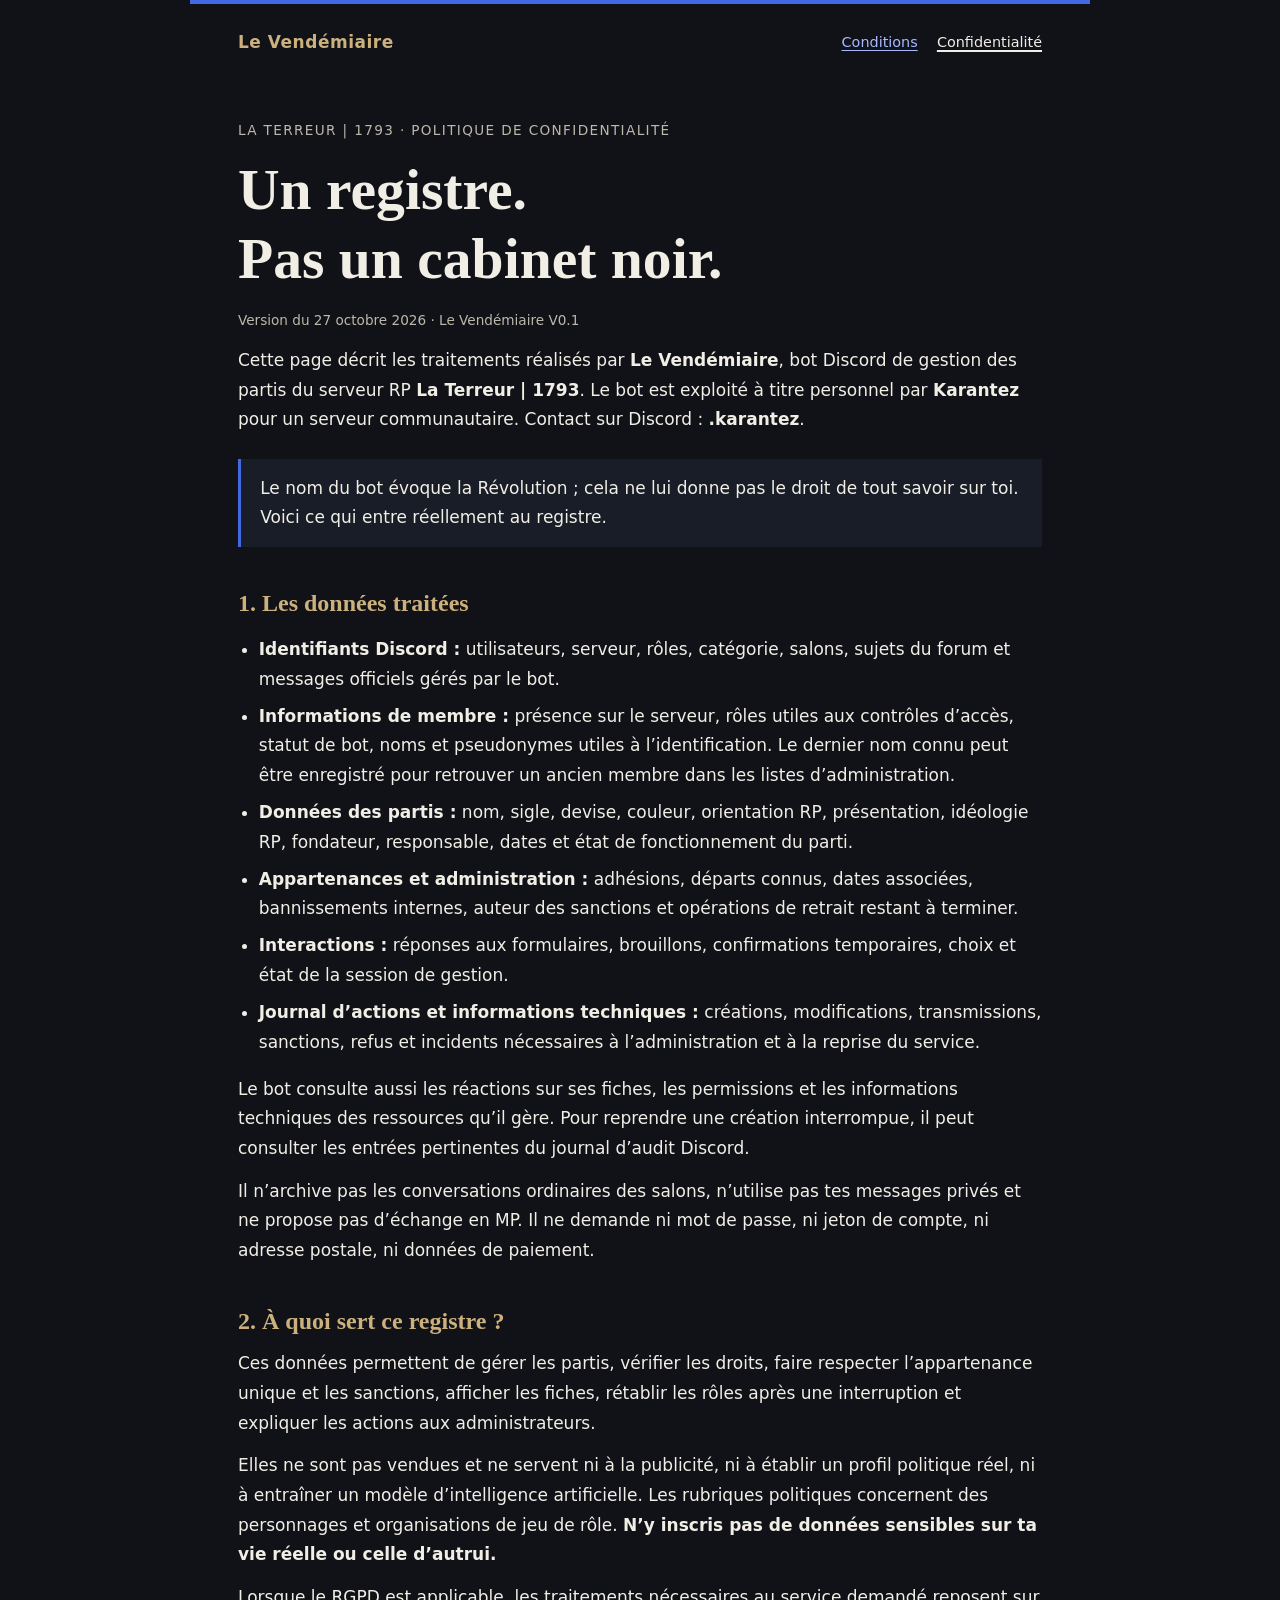
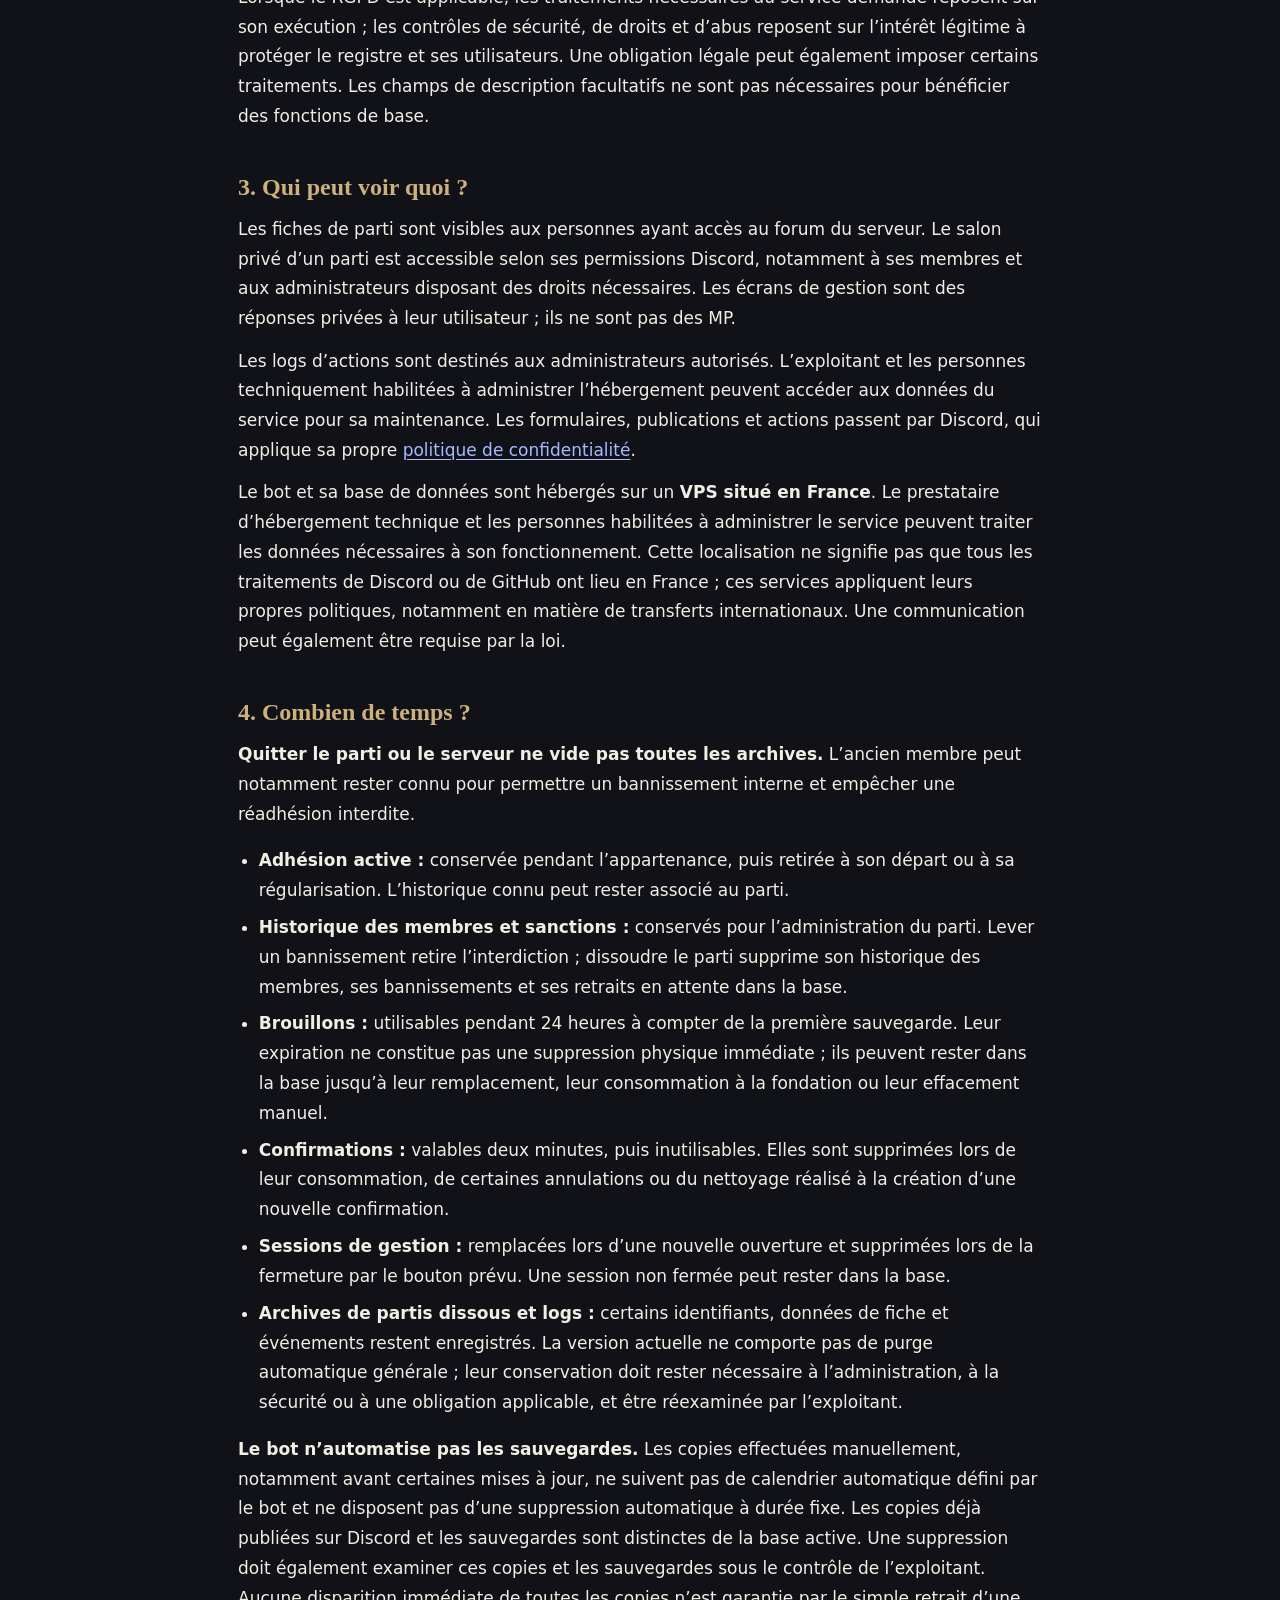
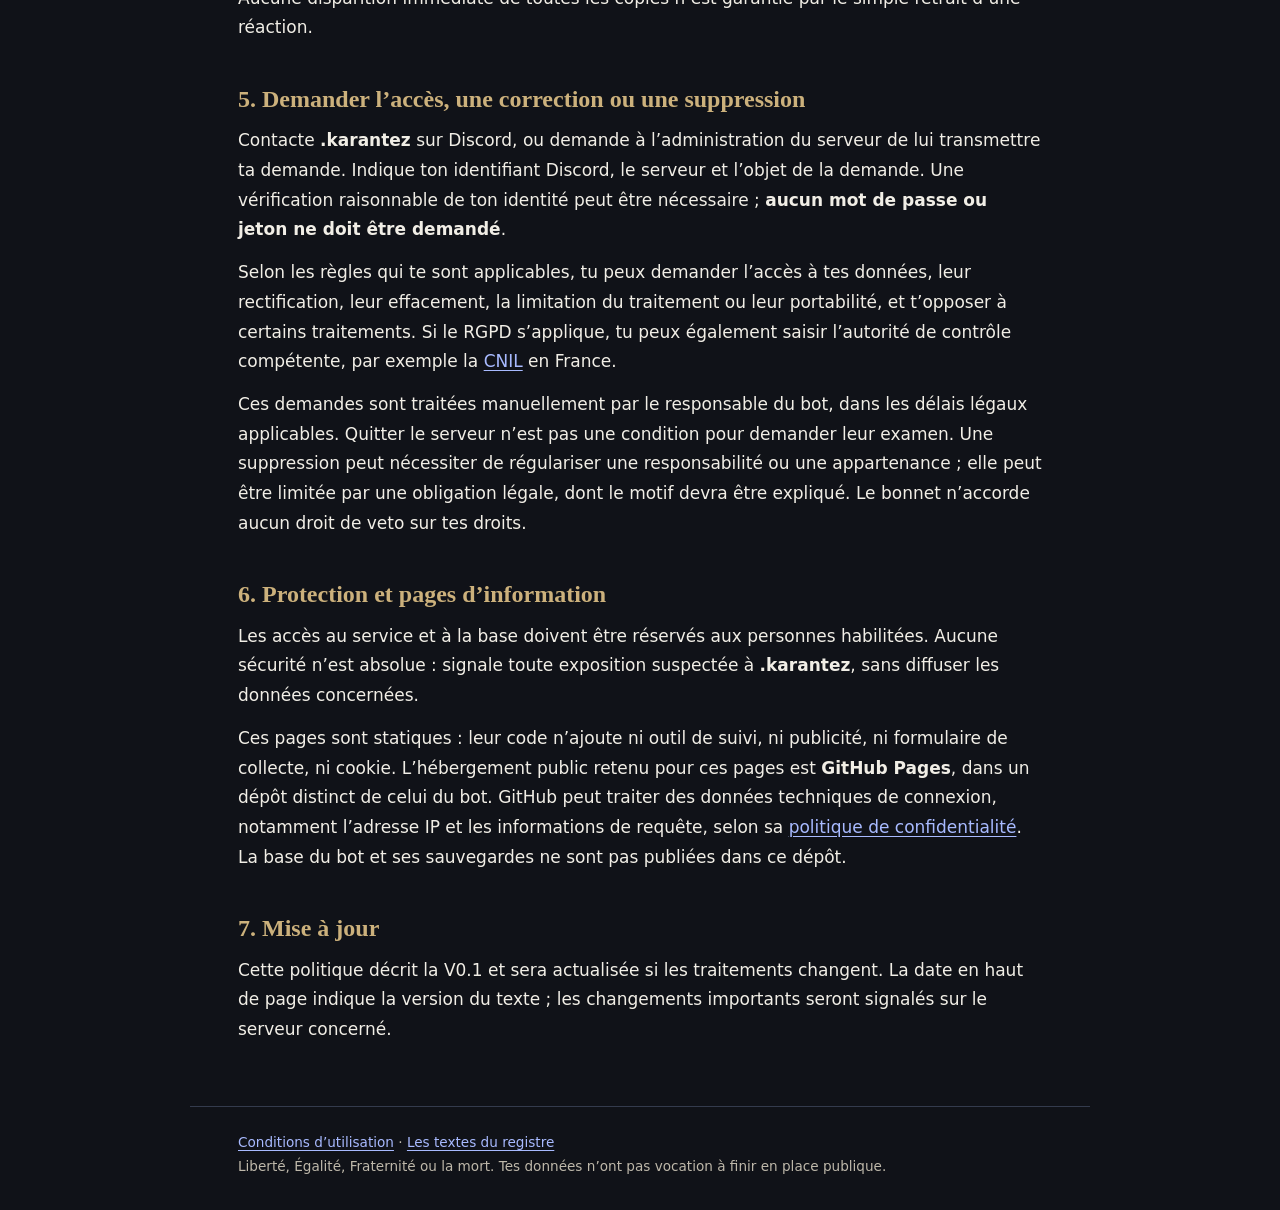
==== privacy.html @ 7f97061b "Publier les pages Conditions et Confidentialité du Vendémiaire Pages statiques en français avec cont" ====
<!doctype html>
<html lang="fr"><head><meta charset="utf-8"><meta name="viewport" content="width=device-width,initial-scale=1"><meta name="description" content="Données traitées par Le Vendémiaire, durées de conservation et demandes d’accès ou de suppression auprès de .karantez."><title>Politique de confidentialité — Le Vendémiaire</title><link rel="stylesheet" href="style.css"></head>
<body><a class="skip" href="#contenu">Aller au contenu</a><header><a class="brand" href="index.html">Le Vendémiaire</a><nav aria-label="Documents"><a href="terms.html">Conditions</a><a href="privacy.html" aria-current="page">Confidentialité</a></nav></header>
<main id="contenu"><p class="eyebrow">La Terreur | 1793 · Politique de confidentialité</p><h1>Un registre.<br>Pas un cabinet noir.</h1><p class="date">Version du 27 octobre 2026 · Le Vendémiaire V0.1</p>
<p>Cette page décrit les traitements réalisés par <strong>Le Vendémiaire</strong>, bot Discord de gestion des partis du serveur RP <strong>La Terreur | 1793</strong>. Le bot est exploité à titre personnel par <strong>Karantez</strong> pour un serveur communautaire. Contact sur Discord : <strong>.karantez</strong>.</p>
<div class="notice">Le nom du bot évoque la Révolution ; cela ne lui donne pas le droit de tout savoir sur toi. Voici ce qui entre réellement au registre.</div>
<h2>1. Les données traitées</h2><ul>
<li><strong>Identifiants Discord :</strong> utilisateurs, serveur, rôles, catégorie, salons, sujets du forum et messages officiels gérés par le bot.</li>
<li><strong>Informations de membre :</strong> présence sur le serveur, rôles utiles aux contrôles d’accès, statut de bot, noms et pseudonymes utiles à l’identification. Le dernier nom connu peut être enregistré pour retrouver un ancien membre dans les listes d’administration.</li>
<li><strong>Données des partis :</strong> nom, sigle, devise, couleur, orientation RP, présentation, idéologie RP, fondateur, responsable, dates et état de fonctionnement du parti.</li>
<li><strong>Appartenances et administration :</strong> adhésions, départs connus, dates associées, bannissements internes, auteur des sanctions et opérations de retrait restant à terminer.</li>
<li><strong>Interactions :</strong> réponses aux formulaires, brouillons, confirmations temporaires, choix et état de la session de gestion.</li>
<li><strong>Journal d’actions et informations techniques :</strong> créations, modifications, transmissions, sanctions, refus et incidents nécessaires à l’administration et à la reprise du service.</li></ul>
<p>Le bot consulte aussi les réactions sur ses fiches, les permissions et les informations techniques des ressources qu’il gère. Pour reprendre une création interrompue, il peut consulter les entrées pertinentes du journal d’audit Discord.</p><p>Il n’archive pas les conversations ordinaires des salons, n’utilise pas tes messages privés et ne propose pas d’échange en MP. Il ne demande ni mot de passe, ni jeton de compte, ni adresse postale, ni données de paiement.</p>
<h2>2. À quoi sert ce registre ?</h2><p>Ces données permettent de gérer les partis, vérifier les droits, faire respecter l’appartenance unique et les sanctions, afficher les fiches, rétablir les rôles après une interruption et expliquer les actions aux administrateurs.</p><p>Elles ne sont pas vendues et ne servent ni à la publicité, ni à établir un profil politique réel, ni à entraîner un modèle d’intelligence artificielle. Les rubriques politiques concernent des personnages et organisations de jeu de rôle. <strong>N’y inscris pas de données sensibles sur ta vie réelle ou celle d’autrui.</strong></p><p>Lorsque le RGPD est applicable, les traitements nécessaires au service demandé reposent sur son exécution ; les contrôles de sécurité, de droits et d’abus reposent sur l’intérêt légitime à protéger le registre et ses utilisateurs. Une obligation légale peut également imposer certains traitements. Les champs de description facultatifs ne sont pas nécessaires pour bénéficier des fonctions de base.</p>
<h2>3. Qui peut voir quoi ?</h2><p>Les fiches de parti sont visibles aux personnes ayant accès au forum du serveur. Le salon privé d’un parti est accessible selon ses permissions Discord, notamment à ses membres et aux administrateurs disposant des droits nécessaires. Les écrans de gestion sont des réponses privées à leur utilisateur ; ils ne sont pas des MP.</p><p>Les logs d’actions sont destinés aux administrateurs autorisés. L’exploitant et les personnes techniquement habilitées à administrer l’hébergement peuvent accéder aux données du service pour sa maintenance. Les formulaires, publications et actions passent par Discord, qui applique sa propre <a href="https://discord.com/privacy">politique de confidentialité</a>.</p><p>Le bot et sa base de données sont hébergés sur un <strong>VPS situé en France</strong>. Le prestataire d’hébergement technique et les personnes habilitées à administrer le service peuvent traiter les données nécessaires à son fonctionnement. Cette localisation ne signifie pas que tous les traitements de Discord ou de GitHub ont lieu en France ; ces services appliquent leurs propres politiques, notamment en matière de transferts internationaux. Une communication peut également être requise par la loi.</p>
<h2>4. Combien de temps ?</h2><p><strong>Quitter le parti ou le serveur ne vide pas toutes les archives.</strong> L’ancien membre peut notamment rester connu pour permettre un bannissement interne et empêcher une réadhésion interdite.</p><ul>
<li><strong>Adhésion active :</strong> conservée pendant l’appartenance, puis retirée à son départ ou à sa régularisation. L’historique connu peut rester associé au parti.</li>
<li><strong>Historique des membres et sanctions :</strong> conservés pour l’administration du parti. Lever un bannissement retire l’interdiction ; dissoudre le parti supprime son historique des membres, ses bannissements et ses retraits en attente dans la base.</li>
<li><strong>Brouillons :</strong> utilisables pendant 24 heures à compter de la première sauvegarde. Leur expiration ne constitue pas une suppression physique immédiate ; ils peuvent rester dans la base jusqu’à leur remplacement, leur consommation à la fondation ou leur effacement manuel.</li>
<li><strong>Confirmations :</strong> valables deux minutes, puis inutilisables. Elles sont supprimées lors de leur consommation, de certaines annulations ou du nettoyage réalisé à la création d’une nouvelle confirmation.</li>
<li><strong>Sessions de gestion :</strong> remplacées lors d’une nouvelle ouverture et supprimées lors de la fermeture par le bouton prévu. Une session non fermée peut rester dans la base.</li>
<li><strong>Archives de partis dissous et logs :</strong> certains identifiants, données de fiche et événements restent enregistrés. La version actuelle ne comporte pas de purge automatique générale ; leur conservation doit rester nécessaire à l’administration, à la sécurité ou à une obligation applicable, et être réexaminée par l’exploitant.</li></ul>
<p><strong>Le bot n’automatise pas les sauvegardes.</strong> Les copies effectuées manuellement, notamment avant certaines mises à jour, ne suivent pas de calendrier automatique défini par le bot et ne disposent pas d’une suppression automatique à durée fixe. Les copies déjà publiées sur Discord et les sauvegardes sont distinctes de la base active. Une suppression doit également examiner ces copies et les sauvegardes sous le contrôle de l’exploitant. Aucune disparition immédiate de toutes les copies n’est garantie par le simple retrait d’une réaction.</p>
<h2>5. Demander l’accès, une correction ou une suppression</h2><p class="contact">Contacte <strong>.karantez</strong> sur Discord, ou demande à l’administration du serveur de lui transmettre ta demande. Indique ton identifiant Discord, le serveur et l’objet de la demande. Une vérification raisonnable de ton identité peut être nécessaire ; <strong>aucun mot de passe ou jeton ne doit être demandé</strong>.</p><p>Selon les règles qui te sont applicables, tu peux demander l’accès à tes données, leur rectification, leur effacement, la limitation du traitement ou leur portabilité, et t’opposer à certains traitements. Si le RGPD s’applique, tu peux également saisir l’autorité de contrôle compétente, par exemple la <a href="https://www.cnil.fr/fr/adresser-une-plainte">CNIL</a> en France.</p><p>Ces demandes sont traitées manuellement par le responsable du bot, dans les délais légaux applicables. Quitter le serveur n’est pas une condition pour demander leur examen. Une suppression peut nécessiter de régulariser une responsabilité ou une appartenance ; elle peut être limitée par une obligation légale, dont le motif devra être expliqué. Le bonnet n’accorde aucun droit de veto sur tes droits.</p>
<h2>6. Protection et pages d’information</h2><p>Les accès au service et à la base doivent être réservés aux personnes habilitées. Aucune sécurité n’est absolue : signale toute exposition suspectée à <strong>.karantez</strong>, sans diffuser les données concernées.</p><p>Ces pages sont statiques : leur code n’ajoute ni outil de suivi, ni publicité, ni formulaire de collecte, ni cookie. L’hébergement public retenu pour ces pages est <strong>GitHub Pages</strong>, dans un dépôt distinct de celui du bot. GitHub peut traiter des données techniques de connexion, notamment l’adresse IP et les informations de requête, selon sa <a href="https://docs.github.com/en/site-policy/privacy-policies/github-general-privacy-statement">politique de confidentialité</a>. La base du bot et ses sauvegardes ne sont pas publiées dans ce dépôt.</p>
<h2>7. Mise à jour</h2><p>Cette politique décrit la V0.1 et sera actualisée si les traitements changent. La date en haut de page indique la version du texte ; les changements importants seront signalés sur le serveur concerné.</p>
</main><footer><a href="terms.html">Conditions d’utilisation</a> · <a href="index.html">Les textes du registre</a><br>Liberté, Égalité, Fraternité ou la mort. Tes données n’ont pas vocation à finir en place publique.</footer></body></html>
---- style.css ----
:root{color-scheme:dark;--bg:#101218;--paper:#191d27;--ink:#f1eee6;--muted:#beb8aa;--gold:#ccb17c;--blue:#4169e1;--line:#343b4d}
*{box-sizing:border-box}body{margin:0;background:var(--bg);color:var(--ink);font:17px/1.75 system-ui,-apple-system,"Segoe UI",sans-serif}a{color:#a8baff;text-underline-offset:.2em}a:hover{color:#fff}a:focus-visible{outline:3px solid var(--gold);outline-offset:5px}.skip{position:absolute;left:1rem;top:-5rem}.skip:focus{top:1rem;background:var(--bg);padding:.5rem}header,main,footer{max-width:900px;margin:auto;padding:1.5rem clamp(1.1rem,5vw,3rem)}header{border-top:4px solid var(--blue);display:flex;align-items:center;justify-content:space-between;gap:1rem;flex-wrap:wrap}.brand{color:var(--gold);font-weight:750;letter-spacing:.03em;text-decoration:none}nav{display:flex;gap:1.2rem;flex-wrap:wrap;font-size:.9rem}nav a[aria-current=page]{color:var(--ink);text-decoration-thickness:2px}main{padding-bottom:3rem}h1,h2{font-family:Georgia,"Times New Roman",serif;line-height:1.2}h1{font-size:clamp(2.1rem,6vw,3.6rem);margin:.7rem 0 1rem}h2{font-size:1.5rem;margin:2.6rem 0 .8rem;color:var(--gold)}p{margin:.8rem 0}.eyebrow,.date{color:var(--muted);font-size:.85rem}.eyebrow{letter-spacing:.1em;text-transform:uppercase}.lead{font-size:1.13rem;color:var(--gold)}.notice{background:var(--paper);border-left:3px solid var(--blue);padding:.9rem 1.2rem;margin:1.5rem 0}ul{padding-left:1.3rem}li{margin:.45rem 0}strong{font-weight:700}.contact{overflow-wrap:anywhere}footer{border-top:1px solid var(--line);font-size:.85rem;color:var(--muted);padding-bottom:2rem}.cards{display:grid;grid-template-columns:repeat(auto-fit,minmax(240px,1fr));gap:1rem;margin:2rem 0}.card{display:block;padding:1.5rem;background:var(--paper);border:1px solid var(--line);border-radius:6px;text-decoration:none}.card strong{display:block;color:var(--ink);font-size:1.2rem}.card span{color:var(--muted)}@media print{body{background:#fff;color:#111;font-size:11pt}header,main,footer{max-width:none;padding:1rem}h2,.lead,.brand,a{color:#111}.notice,.card{background:#fff;border-color:#555}.eyebrow,.date,footer{color:#444}}
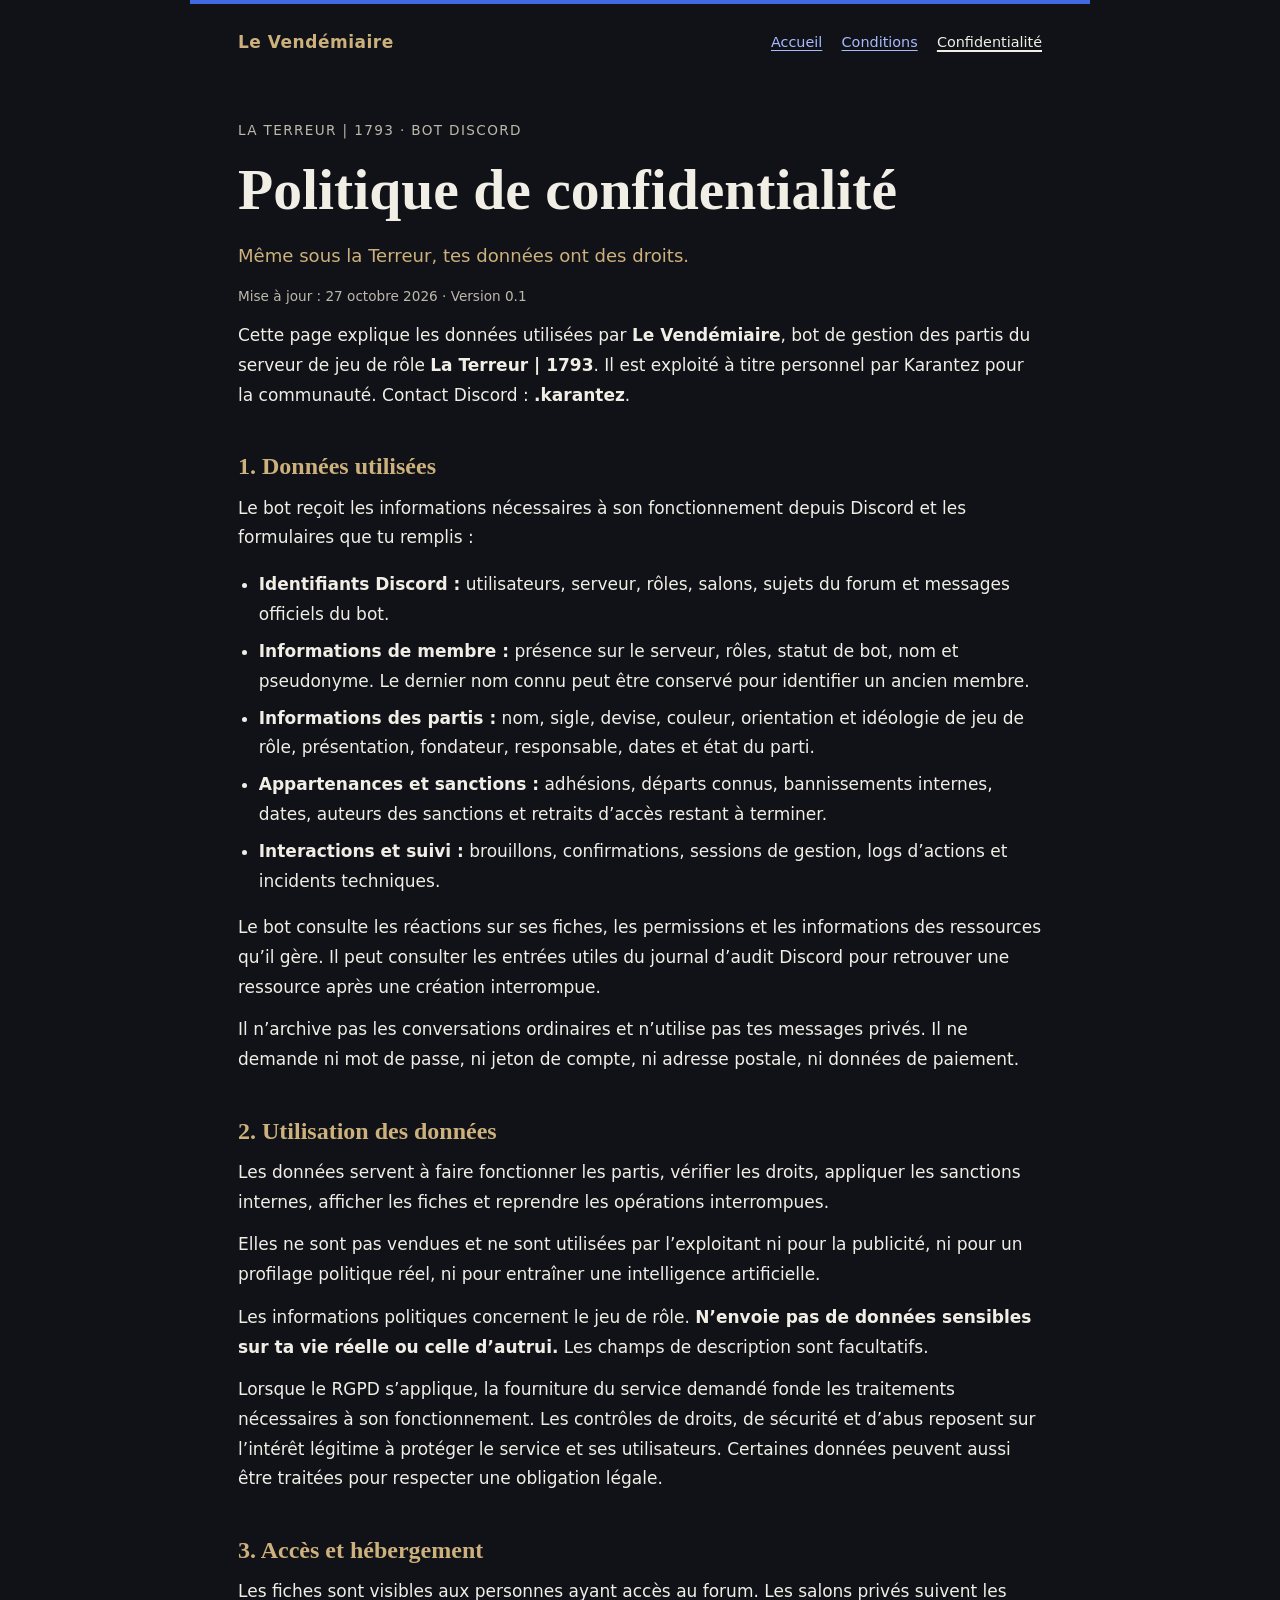
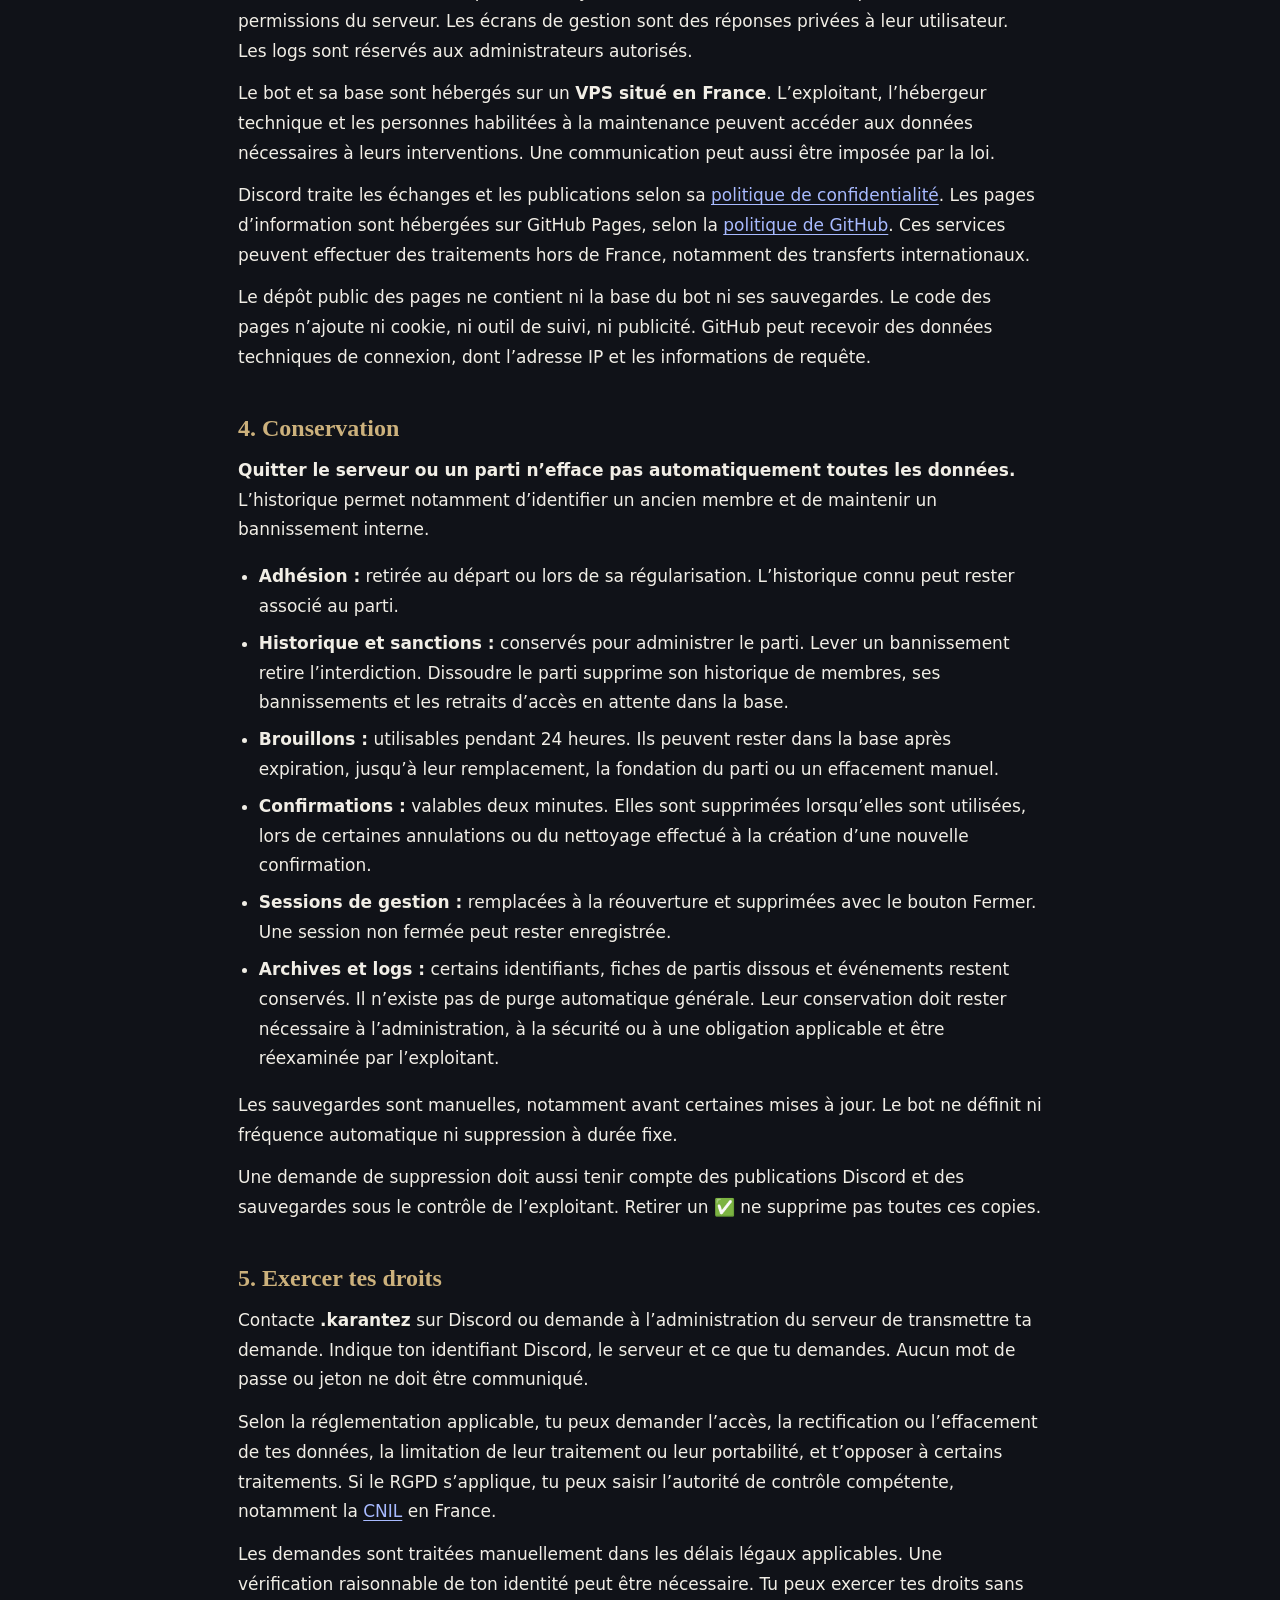
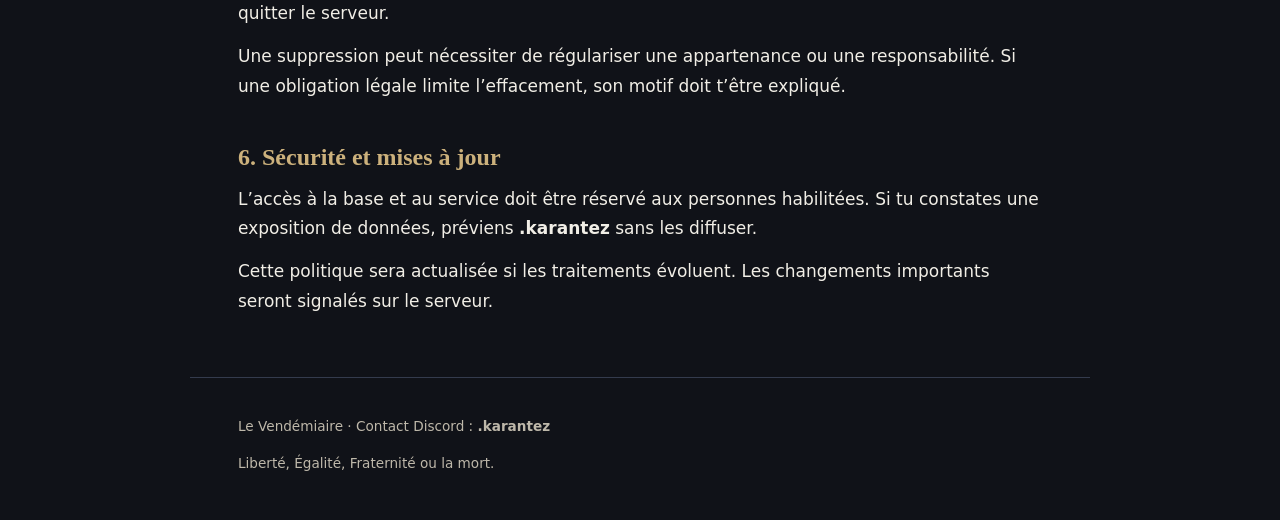
==== commit 24c30360: "Clarifier la politique de confidentialité" ====
--- a/privacy.html
+++ b/privacy.html
@@ -1,28 +1,81 @@
 <!doctype html>
-<html lang="fr"><head><meta charset="utf-8"><meta name="viewport" content="width=device-width,initial-scale=1"><meta name="description" content="Données traitées par Le Vendémiaire, durées de conservation et demandes d’accès ou de suppression auprès de .karantez."><title>Politique de confidentialité — Le Vendémiaire</title><link rel="stylesheet" href="style.css"></head>
-<body><a class="skip" href="#contenu">Aller au contenu</a><header><a class="brand" href="index.html">Le Vendémiaire</a><nav aria-label="Documents"><a href="terms.html">Conditions</a><a href="privacy.html" aria-current="page">Confidentialité</a></nav></header>
-<main id="contenu"><p class="eyebrow">La Terreur | 1793 · Politique de confidentialité</p><h1>Un registre.<br>Pas un cabinet noir.</h1><p class="date">Version du 27 octobre 2026 · Le Vendémiaire V0.1</p>
-<p>Cette page décrit les traitements réalisés par <strong>Le Vendémiaire</strong>, bot Discord de gestion des partis du serveur RP <strong>La Terreur | 1793</strong>. Le bot est exploité à titre personnel par <strong>Karantez</strong> pour un serveur communautaire. Contact sur Discord : <strong>.karantez</strong>.</p>
-<div class="notice">Le nom du bot évoque la Révolution ; cela ne lui donne pas le droit de tout savoir sur toi. Voici ce qui entre réellement au registre.</div>
-<h2>1. Les données traitées</h2><ul>
-<li><strong>Identifiants Discord :</strong> utilisateurs, serveur, rôles, catégorie, salons, sujets du forum et messages officiels gérés par le bot.</li>
-<li><strong>Informations de membre :</strong> présence sur le serveur, rôles utiles aux contrôles d’accès, statut de bot, noms et pseudonymes utiles à l’identification. Le dernier nom connu peut être enregistré pour retrouver un ancien membre dans les listes d’administration.</li>
-<li><strong>Données des partis :</strong> nom, sigle, devise, couleur, orientation RP, présentation, idéologie RP, fondateur, responsable, dates et état de fonctionnement du parti.</li>
-<li><strong>Appartenances et administration :</strong> adhésions, départs connus, dates associées, bannissements internes, auteur des sanctions et opérations de retrait restant à terminer.</li>
-<li><strong>Interactions :</strong> réponses aux formulaires, brouillons, confirmations temporaires, choix et état de la session de gestion.</li>
-<li><strong>Journal d’actions et informations techniques :</strong> créations, modifications, transmissions, sanctions, refus et incidents nécessaires à l’administration et à la reprise du service.</li></ul>
-<p>Le bot consulte aussi les réactions sur ses fiches, les permissions et les informations techniques des ressources qu’il gère. Pour reprendre une création interrompue, il peut consulter les entrées pertinentes du journal d’audit Discord.</p><p>Il n’archive pas les conversations ordinaires des salons, n’utilise pas tes messages privés et ne propose pas d’échange en MP. Il ne demande ni mot de passe, ni jeton de compte, ni adresse postale, ni données de paiement.</p>
-<h2>2. À quoi sert ce registre ?</h2><p>Ces données permettent de gérer les partis, vérifier les droits, faire respecter l’appartenance unique et les sanctions, afficher les fiches, rétablir les rôles après une interruption et expliquer les actions aux administrateurs.</p><p>Elles ne sont pas vendues et ne servent ni à la publicité, ni à établir un profil politique réel, ni à entraîner un modèle d’intelligence artificielle. Les rubriques politiques concernent des personnages et organisations de jeu de rôle. <strong>N’y inscris pas de données sensibles sur ta vie réelle ou celle d’autrui.</strong></p><p>Lorsque le RGPD est applicable, les traitements nécessaires au service demandé reposent sur son exécution ; les contrôles de sécurité, de droits et d’abus reposent sur l’intérêt légitime à protéger le registre et ses utilisateurs. Une obligation légale peut également imposer certains traitements. Les champs de description facultatifs ne sont pas nécessaires pour bénéficier des fonctions de base.</p>
-<h2>3. Qui peut voir quoi ?</h2><p>Les fiches de parti sont visibles aux personnes ayant accès au forum du serveur. Le salon privé d’un parti est accessible selon ses permissions Discord, notamment à ses membres et aux administrateurs disposant des droits nécessaires. Les écrans de gestion sont des réponses privées à leur utilisateur ; ils ne sont pas des MP.</p><p>Les logs d’actions sont destinés aux administrateurs autorisés. L’exploitant et les personnes techniquement habilitées à administrer l’hébergement peuvent accéder aux données du service pour sa maintenance. Les formulaires, publications et actions passent par Discord, qui applique sa propre <a href="https://discord.com/privacy">politique de confidentialité</a>.</p><p>Le bot et sa base de données sont hébergés sur un <strong>VPS situé en France</strong>. Le prestataire d’hébergement technique et les personnes habilitées à administrer le service peuvent traiter les données nécessaires à son fonctionnement. Cette localisation ne signifie pas que tous les traitements de Discord ou de GitHub ont lieu en France ; ces services appliquent leurs propres politiques, notamment en matière de transferts internationaux. Une communication peut également être requise par la loi.</p>
-<h2>4. Combien de temps ?</h2><p><strong>Quitter le parti ou le serveur ne vide pas toutes les archives.</strong> L’ancien membre peut notamment rester connu pour permettre un bannissement interne et empêcher une réadhésion interdite.</p><ul>
-<li><strong>Adhésion active :</strong> conservée pendant l’appartenance, puis retirée à son départ ou à sa régularisation. L’historique connu peut rester associé au parti.</li>
-<li><strong>Historique des membres et sanctions :</strong> conservés pour l’administration du parti. Lever un bannissement retire l’interdiction ; dissoudre le parti supprime son historique des membres, ses bannissements et ses retraits en attente dans la base.</li>
-<li><strong>Brouillons :</strong> utilisables pendant 24 heures à compter de la première sauvegarde. Leur expiration ne constitue pas une suppression physique immédiate ; ils peuvent rester dans la base jusqu’à leur remplacement, leur consommation à la fondation ou leur effacement manuel.</li>
-<li><strong>Confirmations :</strong> valables deux minutes, puis inutilisables. Elles sont supprimées lors de leur consommation, de certaines annulations ou du nettoyage réalisé à la création d’une nouvelle confirmation.</li>
-<li><strong>Sessions de gestion :</strong> remplacées lors d’une nouvelle ouverture et supprimées lors de la fermeture par le bouton prévu. Une session non fermée peut rester dans la base.</li>
-<li><strong>Archives de partis dissous et logs :</strong> certains identifiants, données de fiche et événements restent enregistrés. La version actuelle ne comporte pas de purge automatique générale ; leur conservation doit rester nécessaire à l’administration, à la sécurité ou à une obligation applicable, et être réexaminée par l’exploitant.</li></ul>
-<p><strong>Le bot n’automatise pas les sauvegardes.</strong> Les copies effectuées manuellement, notamment avant certaines mises à jour, ne suivent pas de calendrier automatique défini par le bot et ne disposent pas d’une suppression automatique à durée fixe. Les copies déjà publiées sur Discord et les sauvegardes sont distinctes de la base active. Une suppression doit également examiner ces copies et les sauvegardes sous le contrôle de l’exploitant. Aucune disparition immédiate de toutes les copies n’est garantie par le simple retrait d’une réaction.</p>
-<h2>5. Demander l’accès, une correction ou une suppression</h2><p class="contact">Contacte <strong>.karantez</strong> sur Discord, ou demande à l’administration du serveur de lui transmettre ta demande. Indique ton identifiant Discord, le serveur et l’objet de la demande. Une vérification raisonnable de ton identité peut être nécessaire ; <strong>aucun mot de passe ou jeton ne doit être demandé</strong>.</p><p>Selon les règles qui te sont applicables, tu peux demander l’accès à tes données, leur rectification, leur effacement, la limitation du traitement ou leur portabilité, et t’opposer à certains traitements. Si le RGPD s’applique, tu peux également saisir l’autorité de contrôle compétente, par exemple la <a href="https://www.cnil.fr/fr/adresser-une-plainte">CNIL</a> en France.</p><p>Ces demandes sont traitées manuellement par le responsable du bot, dans les délais légaux applicables. Quitter le serveur n’est pas une condition pour demander leur examen. Une suppression peut nécessiter de régulariser une responsabilité ou une appartenance ; elle peut être limitée par une obligation légale, dont le motif devra être expliqué. Le bonnet n’accorde aucun droit de veto sur tes droits.</p>
-<h2>6. Protection et pages d’information</h2><p>Les accès au service et à la base doivent être réservés aux personnes habilitées. Aucune sécurité n’est absolue : signale toute exposition suspectée à <strong>.karantez</strong>, sans diffuser les données concernées.</p><p>Ces pages sont statiques : leur code n’ajoute ni outil de suivi, ni publicité, ni formulaire de collecte, ni cookie. L’hébergement public retenu pour ces pages est <strong>GitHub Pages</strong>, dans un dépôt distinct de celui du bot. GitHub peut traiter des données techniques de connexion, notamment l’adresse IP et les informations de requête, selon sa <a href="https://docs.github.com/en/site-policy/privacy-policies/github-general-privacy-statement">politique de confidentialité</a>. La base du bot et ses sauvegardes ne sont pas publiées dans ce dépôt.</p>
-<h2>7. Mise à jour</h2><p>Cette politique décrit la V0.1 et sera actualisée si les traitements changent. La date en haut de page indique la version du texte ; les changements importants seront signalés sur le serveur concerné.</p>
-</main><footer><a href="terms.html">Conditions d’utilisation</a> · <a href="index.html">Les textes du registre</a><br>Liberté, Égalité, Fraternité ou la mort. Tes données n’ont pas vocation à finir en place publique.</footer></body></html>
+<html lang="fr">
+<head>
+  <meta charset="utf-8">
+  <meta name="viewport" content="width=device-width, initial-scale=1">
+  <meta name="description" content="Politique de confidentialité du bot Discord Le Vendémiaire.">
+  <title>Politique de confidentialité — Le Vendémiaire</title>
+  <link rel="stylesheet" href="style.css">
+</head>
+<body>
+  <a class="skip" href="#contenu">Aller au contenu</a>
+  <header>
+    <a class="brand" href="index.html">Le Vendémiaire</a>
+    <nav aria-label="Navigation">
+      <a href="index.html">Accueil</a>
+      <a href="terms.html">Conditions</a>
+      <a href="privacy.html" aria-current="page">Confidentialité</a>
+    </nav>
+  </header>
+  <main id="contenu">
+    <p class="eyebrow">La Terreur | 1793 · Bot Discord</p>
+    <h1>Politique de confidentialité</h1>
+    <p class="lead">Même sous la Terreur, tes données ont des droits.</p>
+    <p class="date">Mise à jour : 27 octobre 2026 · Version 0.1</p>
+
+    <p>Cette page explique les données utilisées par <strong>Le Vendémiaire</strong>, bot de gestion des partis du serveur de jeu de rôle <strong>La Terreur | 1793</strong>. Il est exploité à titre personnel par Karantez pour la communauté. Contact Discord : <strong>.karantez</strong>.</p>
+
+    <h2>1. Données utilisées</h2>
+    <p>Le bot reçoit les informations nécessaires à son fonctionnement depuis Discord et les formulaires que tu remplis :</p>
+    <ul>
+      <li><strong>Identifiants Discord :</strong> utilisateurs, serveur, rôles, salons, sujets du forum et messages officiels du bot.</li>
+      <li><strong>Informations de membre :</strong> présence sur le serveur, rôles, statut de bot, nom et pseudonyme. Le dernier nom connu peut être conservé pour identifier un ancien membre.</li>
+      <li><strong>Informations des partis :</strong> nom, sigle, devise, couleur, orientation et idéologie de jeu de rôle, présentation, fondateur, responsable, dates et état du parti.</li>
+      <li><strong>Appartenances et sanctions :</strong> adhésions, départs connus, bannissements internes, dates, auteurs des sanctions et retraits d’accès restant à terminer.</li>
+      <li><strong>Interactions et suivi :</strong> brouillons, confirmations, sessions de gestion, logs d’actions et incidents techniques.</li>
+    </ul>
+    <p>Le bot consulte les réactions sur ses fiches, les permissions et les informations des ressources qu’il gère. Il peut consulter les entrées utiles du journal d’audit Discord pour retrouver une ressource après une création interrompue.</p>
+    <p>Il n’archive pas les conversations ordinaires et n’utilise pas tes messages privés. Il ne demande ni mot de passe, ni jeton de compte, ni adresse postale, ni données de paiement.</p>
+
+    <h2>2. Utilisation des données</h2>
+    <p>Les données servent à faire fonctionner les partis, vérifier les droits, appliquer les sanctions internes, afficher les fiches et reprendre les opérations interrompues.</p>
+    <p>Elles ne sont pas vendues et ne sont utilisées par l’exploitant ni pour la publicité, ni pour un profilage politique réel, ni pour entraîner une intelligence artificielle.</p>
+    <p>Les informations politiques concernent le jeu de rôle. <strong>N’envoie pas de données sensibles sur ta vie réelle ou celle d’autrui.</strong> Les champs de description sont facultatifs.</p>
+    <p>Lorsque le RGPD s’applique, la fourniture du service demandé fonde les traitements nécessaires à son fonctionnement. Les contrôles de droits, de sécurité et d’abus reposent sur l’intérêt légitime à protéger le service et ses utilisateurs. Certaines données peuvent aussi être traitées pour respecter une obligation légale.</p>
+
+    <h2>3. Accès et hébergement</h2>
+    <p>Les fiches sont visibles aux personnes ayant accès au forum. Les salons privés suivent les permissions du serveur. Les écrans de gestion sont des réponses privées à leur utilisateur. Les logs sont réservés aux administrateurs autorisés.</p>
+    <p>Le bot et sa base sont hébergés sur un <strong>VPS situé en France</strong>. L’exploitant, l’hébergeur technique et les personnes habilitées à la maintenance peuvent accéder aux données nécessaires à leurs interventions. Une communication peut aussi être imposée par la loi.</p>
+    <p>Discord traite les échanges et les publications selon sa <a href="https://discord.com/privacy">politique de confidentialité</a>. Les pages d’information sont hébergées sur GitHub Pages, selon la <a href="https://docs.github.com/en/site-policy/privacy-policies/github-general-privacy-statement">politique de GitHub</a>. Ces services peuvent effectuer des traitements hors de France, notamment des transferts internationaux.</p>
+    <p>Le dépôt public des pages ne contient ni la base du bot ni ses sauvegardes. Le code des pages n’ajoute ni cookie, ni outil de suivi, ni publicité. GitHub peut recevoir des données techniques de connexion, dont l’adresse IP et les informations de requête.</p>
+
+    <h2>4. Conservation</h2>
+    <p><strong>Quitter le serveur ou un parti n’efface pas automatiquement toutes les données.</strong> L’historique permet notamment d’identifier un ancien membre et de maintenir un bannissement interne.</p>
+    <ul>
+      <li><strong>Adhésion :</strong> retirée au départ ou lors de sa régularisation. L’historique connu peut rester associé au parti.</li>
+      <li><strong>Historique et sanctions :</strong> conservés pour administrer le parti. Lever un bannissement retire l’interdiction. Dissoudre le parti supprime son historique de membres, ses bannissements et les retraits d’accès en attente dans la base.</li>
+      <li><strong>Brouillons :</strong> utilisables pendant 24 heures. Ils peuvent rester dans la base après expiration, jusqu’à leur remplacement, la fondation du parti ou un effacement manuel.</li>
+      <li><strong>Confirmations :</strong> valables deux minutes. Elles sont supprimées lorsqu’elles sont utilisées, lors de certaines annulations ou du nettoyage effectué à la création d’une nouvelle confirmation.</li>
+      <li><strong>Sessions de gestion :</strong> remplacées à la réouverture et supprimées avec le bouton Fermer. Une session non fermée peut rester enregistrée.</li>
+      <li><strong>Archives et logs :</strong> certains identifiants, fiches de partis dissous et événements restent conservés. Il n’existe pas de purge automatique générale. Leur conservation doit rester nécessaire à l’administration, à la sécurité ou à une obligation applicable et être réexaminée par l’exploitant.</li>
+    </ul>
+    <p>Les sauvegardes sont manuelles, notamment avant certaines mises à jour. Le bot ne définit ni fréquence automatique ni suppression à durée fixe.</p>
+    <p>Une demande de suppression doit aussi tenir compte des publications Discord et des sauvegardes sous le contrôle de l’exploitant. Retirer un ✅ ne supprime pas toutes ces copies.</p>
+
+    <h2>5. Exercer tes droits</h2>
+    <p>Contacte <strong>.karantez</strong> sur Discord ou demande à l’administration du serveur de transmettre ta demande. Indique ton identifiant Discord, le serveur et ce que tu demandes. Aucun mot de passe ou jeton ne doit être communiqué.</p>
+    <p>Selon la réglementation applicable, tu peux demander l’accès, la rectification ou l’effacement de tes données, la limitation de leur traitement ou leur portabilité, et t’opposer à certains traitements. Si le RGPD s’applique, tu peux saisir l’autorité de contrôle compétente, notamment la <a href="https://www.cnil.fr/fr/adresser-une-plainte">CNIL</a> en France.</p>
+    <p>Les demandes sont traitées manuellement dans les délais légaux applicables. Une vérification raisonnable de ton identité peut être nécessaire. Tu peux exercer tes droits sans quitter le serveur.</p>
+    <p>Une suppression peut nécessiter de régulariser une appartenance ou une responsabilité. Si une obligation légale limite l’effacement, son motif doit t’être expliqué.</p>
+
+    <h2>6. Sécurité et mises à jour</h2>
+    <p>L’accès à la base et au service doit être réservé aux personnes habilitées. Si tu constates une exposition de données, préviens <strong>.karantez</strong> sans les diffuser.</p>
+    <p>Cette politique sera actualisée si les traitements évoluent. Les changements importants seront signalés sur le serveur.</p>
+
+  </main>
+  <footer>
+    <p>Le Vendémiaire · Contact Discord : <strong>.karantez</strong></p>
+    <p>Liberté, Égalité, Fraternité ou la mort.</p>
+  </footer>
+</body>
+</html>
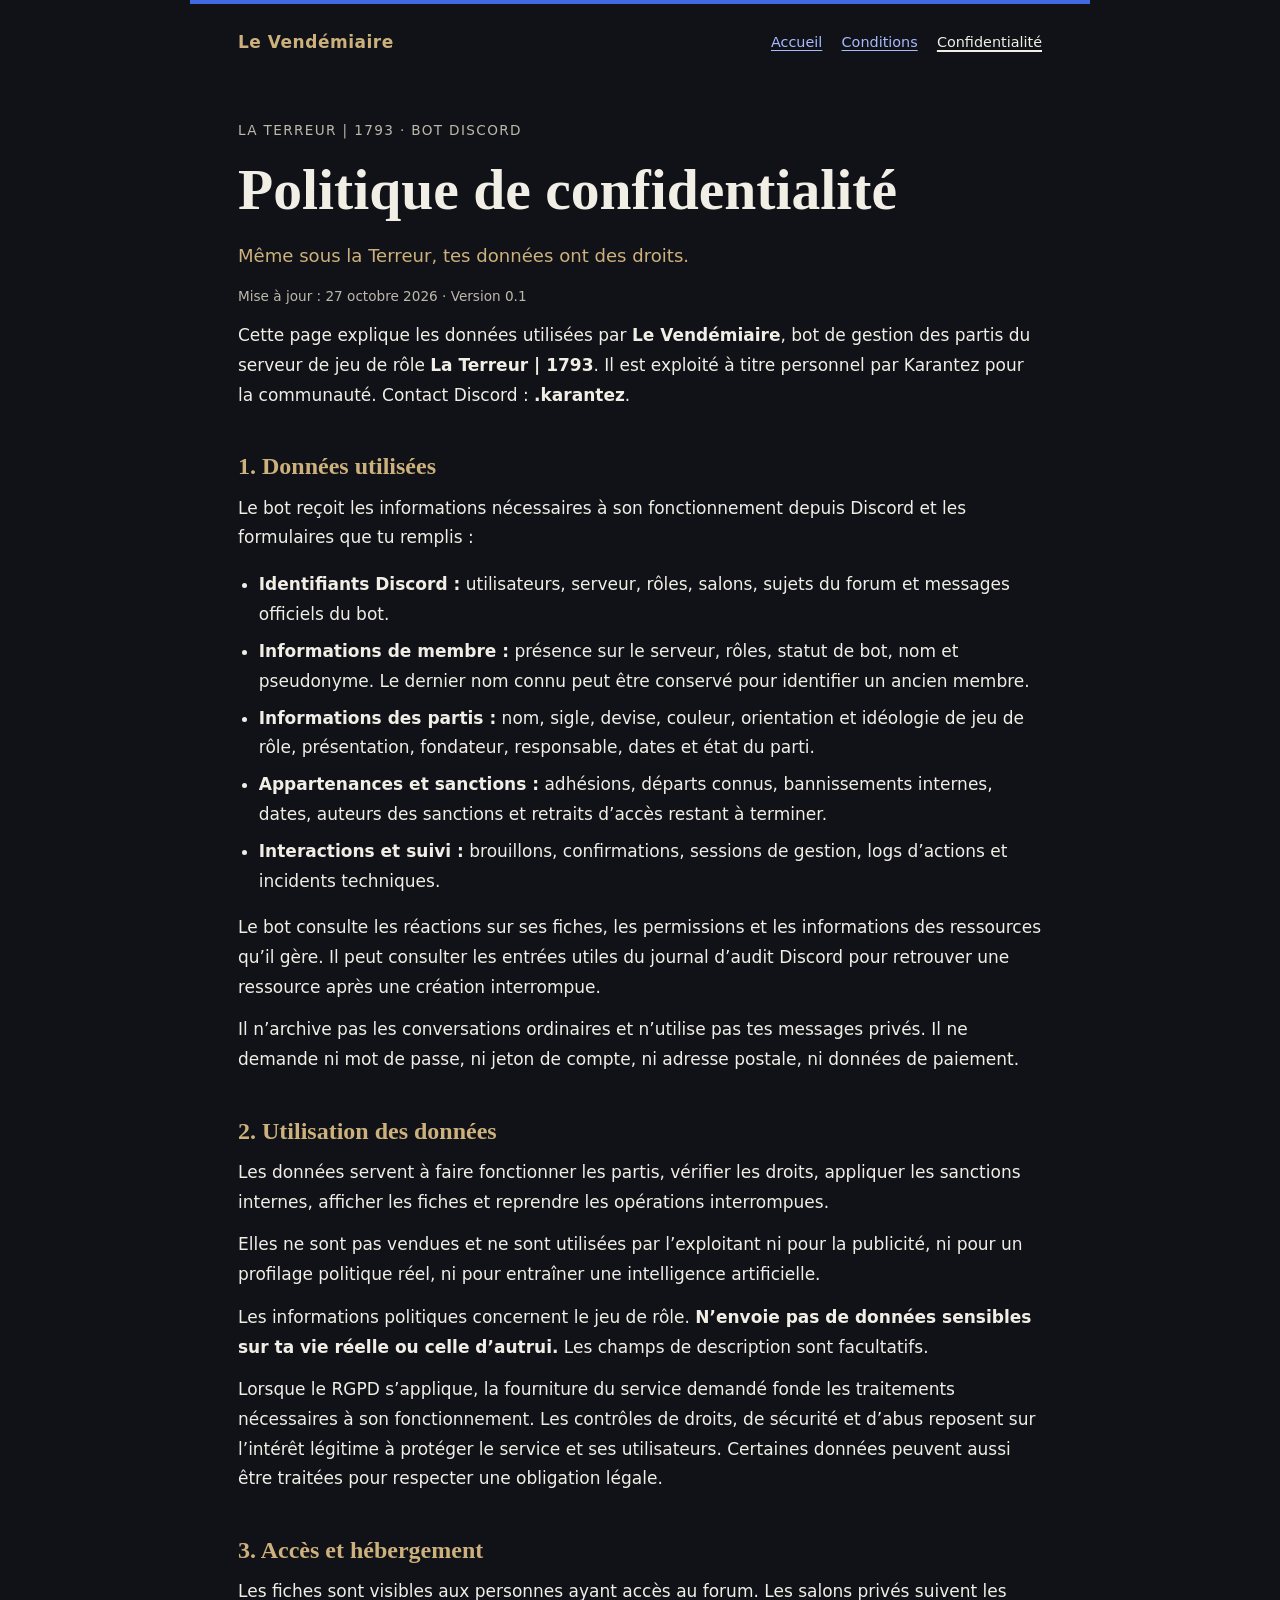
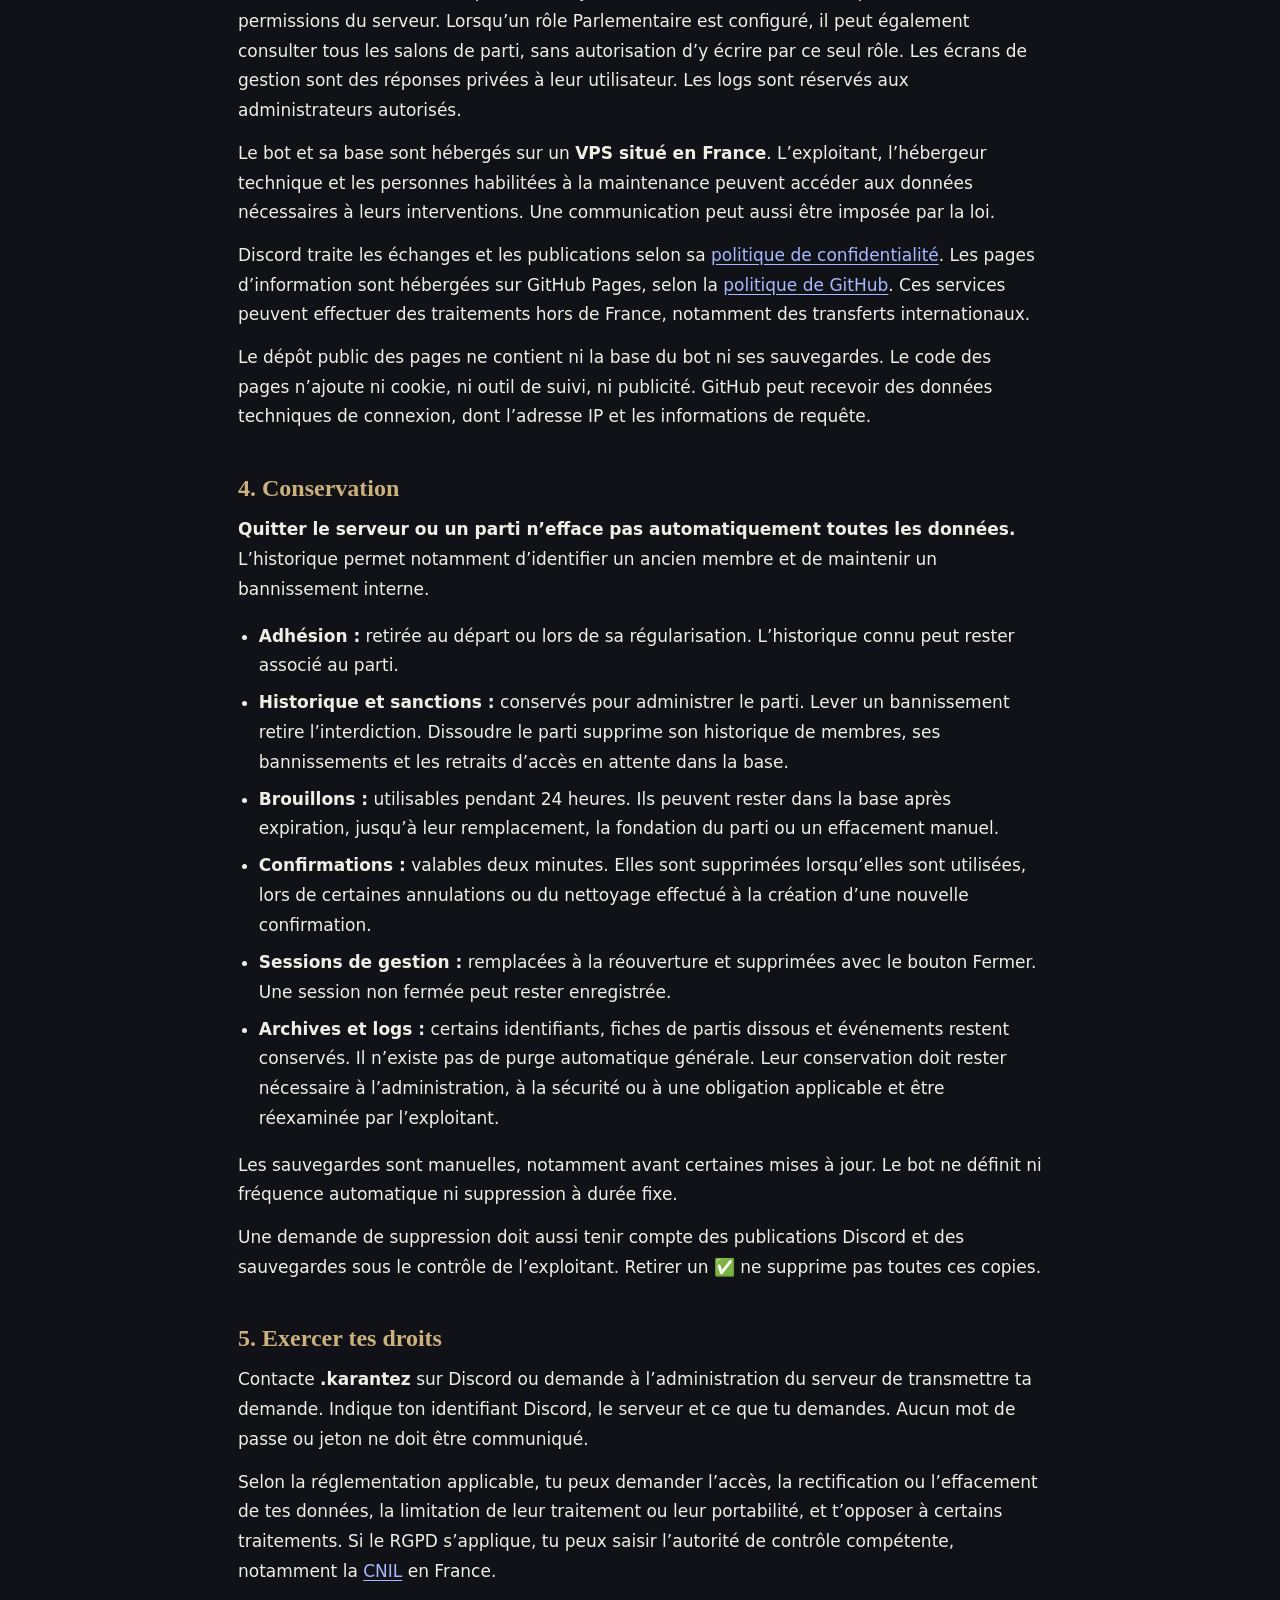
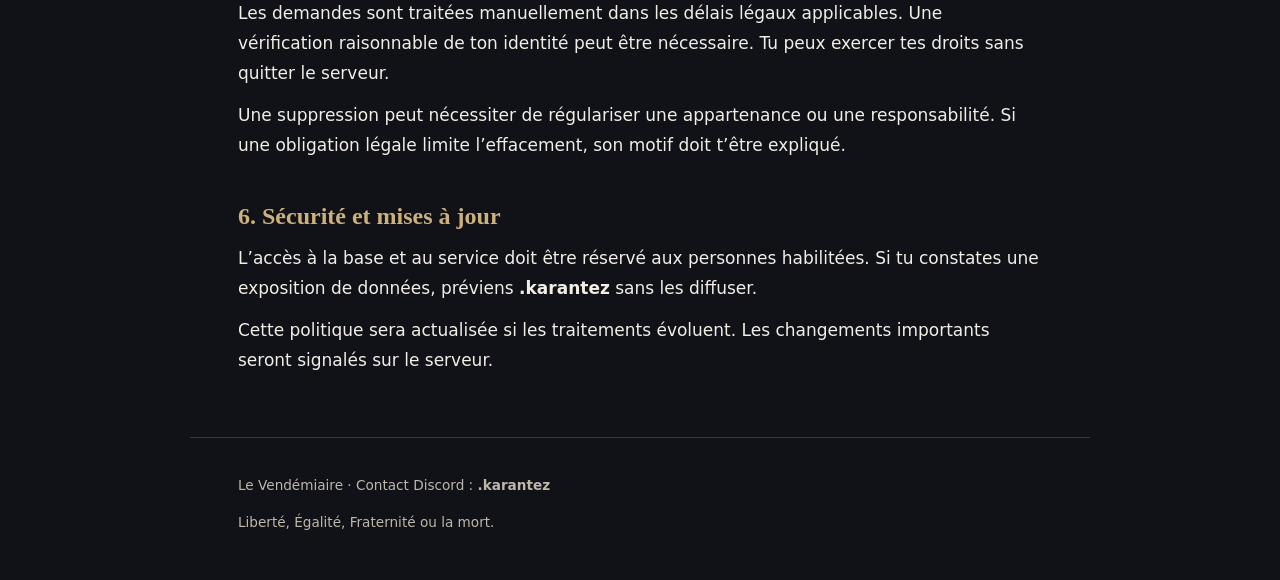
==== commit 2175bf36: "Préciser l’accès facultatif du rôle Parlementaire aux salons de parti" ====
--- a/privacy.html
+++ b/privacy.html
@@ -44,7 +44,7 @@
     <p>Lorsque le RGPD s’applique, la fourniture du service demandé fonde les traitements nécessaires à son fonctionnement. Les contrôles de droits, de sécurité et d’abus reposent sur l’intérêt légitime à protéger le service et ses utilisateurs. Certaines données peuvent aussi être traitées pour respecter une obligation légale.</p>
 
     <h2>3. Accès et hébergement</h2>
-    <p>Les fiches sont visibles aux personnes ayant accès au forum. Les salons privés suivent les permissions du serveur. Les écrans de gestion sont des réponses privées à leur utilisateur. Les logs sont réservés aux administrateurs autorisés.</p>
+    <p>Les fiches sont visibles aux personnes ayant accès au forum. Les salons privés suivent les permissions du serveur. Lorsqu’un rôle Parlementaire est configuré, il peut également consulter tous les salons de parti, sans autorisation d’y écrire par ce seul rôle. Les écrans de gestion sont des réponses privées à leur utilisateur. Les logs sont réservés aux administrateurs autorisés.</p>
     <p>Le bot et sa base sont hébergés sur un <strong>VPS situé en France</strong>. L’exploitant, l’hébergeur technique et les personnes habilitées à la maintenance peuvent accéder aux données nécessaires à leurs interventions. Une communication peut aussi être imposée par la loi.</p>
     <p>Discord traite les échanges et les publications selon sa <a href="https://discord.com/privacy">politique de confidentialité</a>. Les pages d’information sont hébergées sur GitHub Pages, selon la <a href="https://docs.github.com/en/site-policy/privacy-policies/github-general-privacy-statement">politique de GitHub</a>. Ces services peuvent effectuer des traitements hors de France, notamment des transferts internationaux.</p>
     <p>Le dépôt public des pages ne contient ni la base du bot ni ses sauvegardes. Le code des pages n’ajoute ni cookie, ni outil de suivi, ni publicité. GitHub peut recevoir des données techniques de connexion, dont l’adresse IP et les informations de requête.</p>
--- a/style.css
+++ b/style.css
@@ -1,2 +1,133 @@
-:root{color-scheme:dark;--bg:#101218;--paper:#191d27;--ink:#f1eee6;--muted:#beb8aa;--gold:#ccb17c;--blue:#4169e1;--line:#343b4d}
-*{box-sizing:border-box}body{margin:0;background:var(--bg);color:var(--ink);font:17px/1.75 system-ui,-apple-system,"Segoe UI",sans-serif}a{color:#a8baff;text-underline-offset:.2em}a:hover{color:#fff}a:focus-visible{outline:3px solid var(--gold);outline-offset:5px}.skip{position:absolute;left:1rem;top:-5rem}.skip:focus{top:1rem;background:var(--bg);padding:.5rem}header,main,footer{max-width:900px;margin:auto;padding:1.5rem clamp(1.1rem,5vw,3rem)}header{border-top:4px solid var(--blue);display:flex;align-items:center;justify-content:space-between;gap:1rem;flex-wrap:wrap}.brand{color:var(--gold);font-weight:750;letter-spacing:.03em;text-decoration:none}nav{display:flex;gap:1.2rem;flex-wrap:wrap;font-size:.9rem}nav a[aria-current=page]{color:var(--ink);text-decoration-thickness:2px}main{padding-bottom:3rem}h1,h2{font-family:Georgia,"Times New Roman",serif;line-height:1.2}h1{font-size:clamp(2.1rem,6vw,3.6rem);margin:.7rem 0 1rem}h2{font-size:1.5rem;margin:2.6rem 0 .8rem;color:var(--gold)}p{margin:.8rem 0}.eyebrow,.date{color:var(--muted);font-size:.85rem}.eyebrow{letter-spacing:.1em;text-transform:uppercase}.lead{font-size:1.13rem;color:var(--gold)}.notice{background:var(--paper);border-left:3px solid var(--blue);padding:.9rem 1.2rem;margin:1.5rem 0}ul{padding-left:1.3rem}li{margin:.45rem 0}strong{font-weight:700}.contact{overflow-wrap:anywhere}footer{border-top:1px solid var(--line);font-size:.85rem;color:var(--muted);padding-bottom:2rem}.cards{display:grid;grid-template-columns:repeat(auto-fit,minmax(240px,1fr));gap:1rem;margin:2rem 0}.card{display:block;padding:1.5rem;background:var(--paper);border:1px solid var(--line);border-radius:6px;text-decoration:none}.card strong{display:block;color:var(--ink);font-size:1.2rem}.card span{color:var(--muted)}@media print{body{background:#fff;color:#111;font-size:11pt}header,main,footer{max-width:none;padding:1rem}h2,.lead,.brand,a{color:#111}.notice,.card{background:#fff;border-color:#555}.eyebrow,.date,footer{color:#444}}
+:root {
+  color-scheme:dark;
+  --bg:#101218;
+  --paper:#191d27;
+  --ink:#f1eee6;
+  --muted:#beb8aa;
+  --gold:#ccb17c;
+  --blue:#4169e1;
+  --line:#343b4d}
+
+* {
+  box-sizing:border-box}
+body {
+  margin:0;
+  background:var(--bg);
+  color:var(--ink);
+  font:17px/1.75 system-ui,-apple-system,"Segoe UI",sans-serif}
+a {
+  color:#a8baff;
+  text-underline-offset:.2em}
+a:hover {
+  color:#fff}
+a:focus-visible {
+  outline:3px solid var(--gold);
+  outline-offset:5px}
+.skip {
+  position:absolute;
+  left:1rem;
+  top:-5rem}
+.skip:focus {
+  top:1rem;
+  background:var(--bg);
+  padding:.5rem}
+header,main,footer {
+  max-width:900px;
+  margin:auto;
+  padding:1.5rem clamp(1.1rem,5vw,3rem)}
+header {
+  border-top:4px solid var(--blue);
+  display:flex;
+  align-items:center;
+  justify-content:space-between;
+  gap:1rem;
+  flex-wrap:wrap}
+.brand {
+  color:var(--gold);
+  font-weight:750;
+  letter-spacing:.03em;
+  text-decoration:none}
+nav {
+  display:flex;
+  gap:1.2rem;
+  flex-wrap:wrap;
+  font-size:.9rem}
+nav a[aria-current=page] {
+  color:var(--ink);
+  text-decoration-thickness:2px}
+main {
+  padding-bottom:3rem}
+h1,h2 {
+  font-family:Georgia,"Times New Roman",serif;
+  line-height:1.2}
+h1 {
+  font-size:clamp(2.1rem,6vw,3.6rem);
+  margin:.7rem 0 1rem}
+h2 {
+  font-size:1.5rem;
+  margin:2.6rem 0 .8rem;
+  color:var(--gold)}
+p {
+  margin:.8rem 0}
+.eyebrow,.date {
+  color:var(--muted);
+  font-size:.85rem}
+.eyebrow {
+  letter-spacing:.1em;
+  text-transform:uppercase}
+.lead {
+  font-size:1.13rem;
+  color:var(--gold)}
+.notice {
+  background:var(--paper);
+  border-left:3px solid var(--blue);
+  padding:.9rem 1.2rem;
+  margin:1.5rem 0}
+ul {
+  padding-left:1.3rem}
+li {
+  margin:.45rem 0}
+strong {
+  font-weight:700}
+.contact {
+  overflow-wrap:anywhere}
+footer {
+  border-top:1px solid var(--line);
+  font-size:.85rem;
+  color:var(--muted);
+  padding-bottom:2rem}
+.cards {
+  display:grid;
+  grid-template-columns:repeat(auto-fit,minmax(240px,1fr));
+  gap:1rem;
+  margin:2rem 0}
+.card {
+  display:block;
+  padding:1.5rem;
+  background:var(--paper);
+  border:1px solid var(--line);
+  border-radius:6px;
+  text-decoration:none}
+.card strong {
+  display:block;
+  color:var(--ink);
+  font-size:1.2rem}
+.card span {
+  color:var(--muted)}
+@media print {
+  body {
+  background:#fff;
+  color:#111;
+  font-size:11pt}
+header,main,footer {
+  max-width:none;
+  padding:1rem}
+h2,.lead,.brand,a {
+  color:#111}
+.notice,.card {
+  background:#fff;
+  border-color:#555}
+.eyebrow,.date,footer {
+  color:#444}
+}
+
